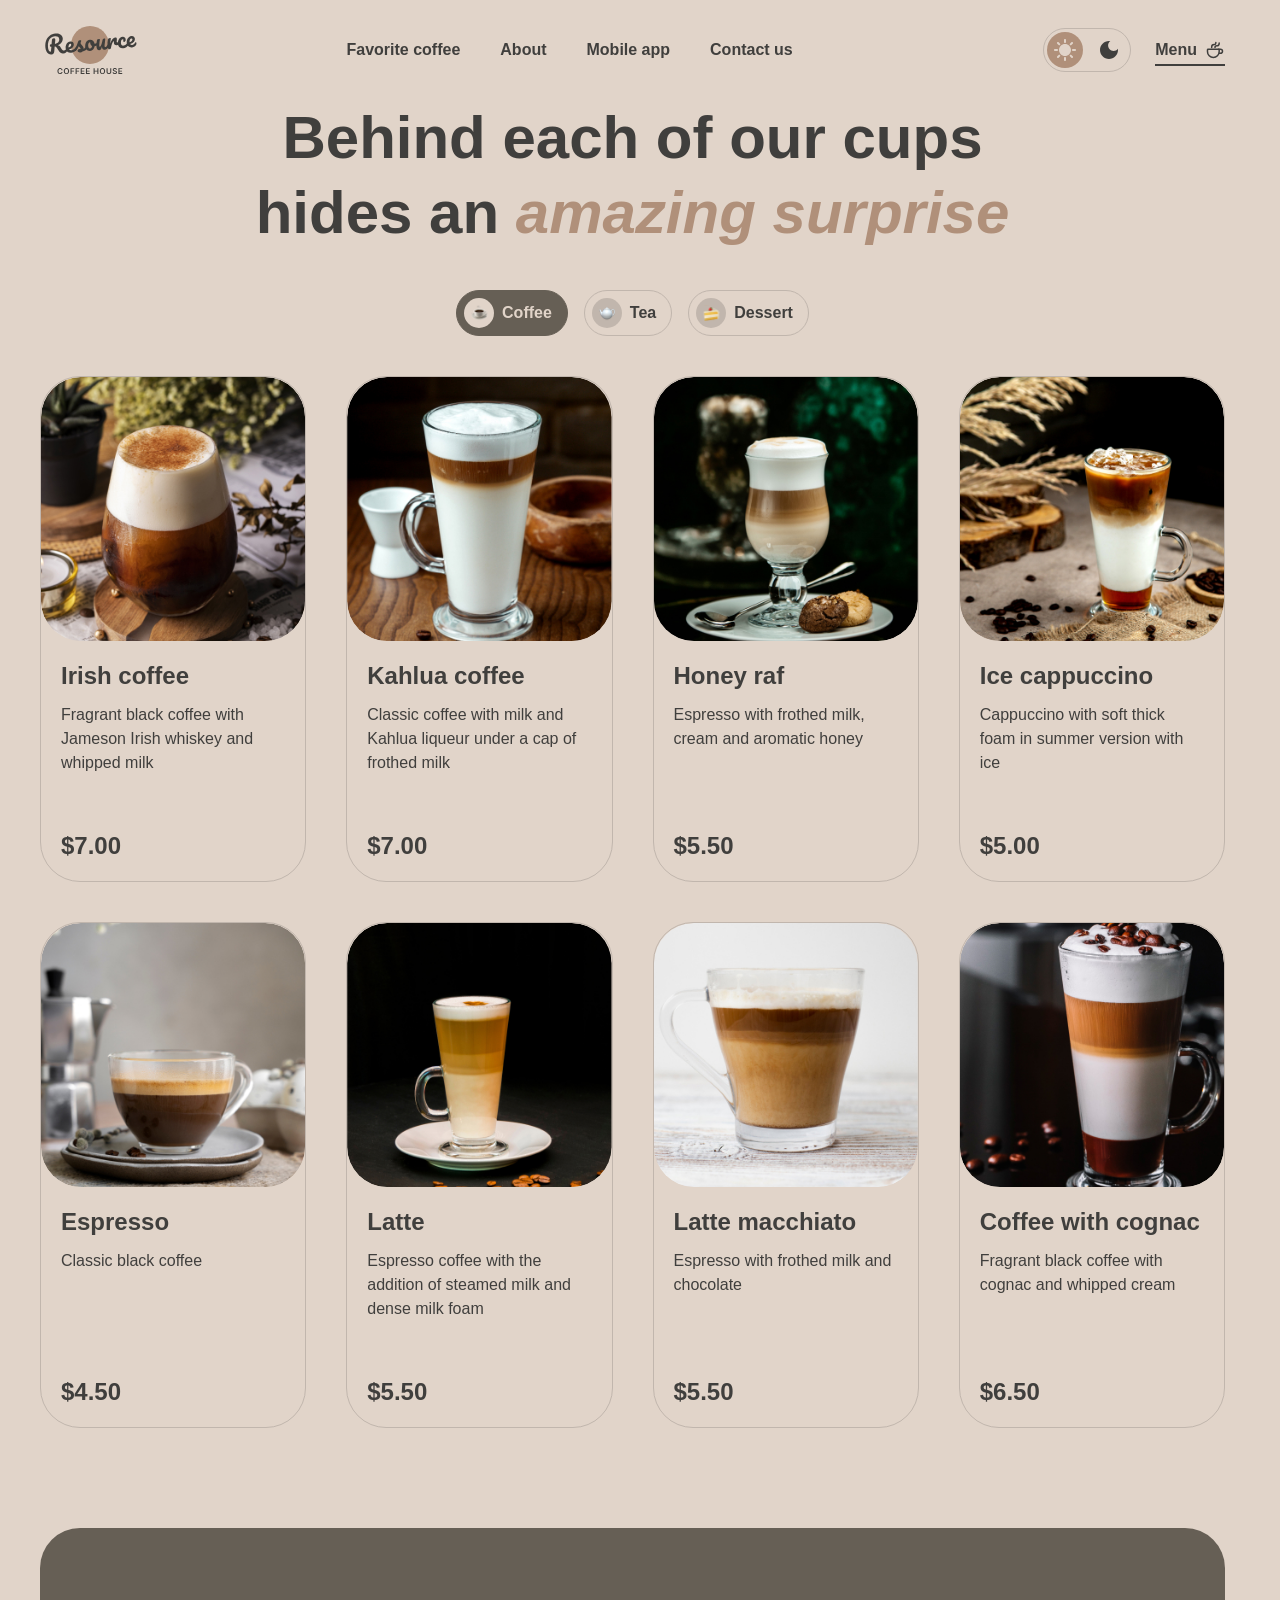
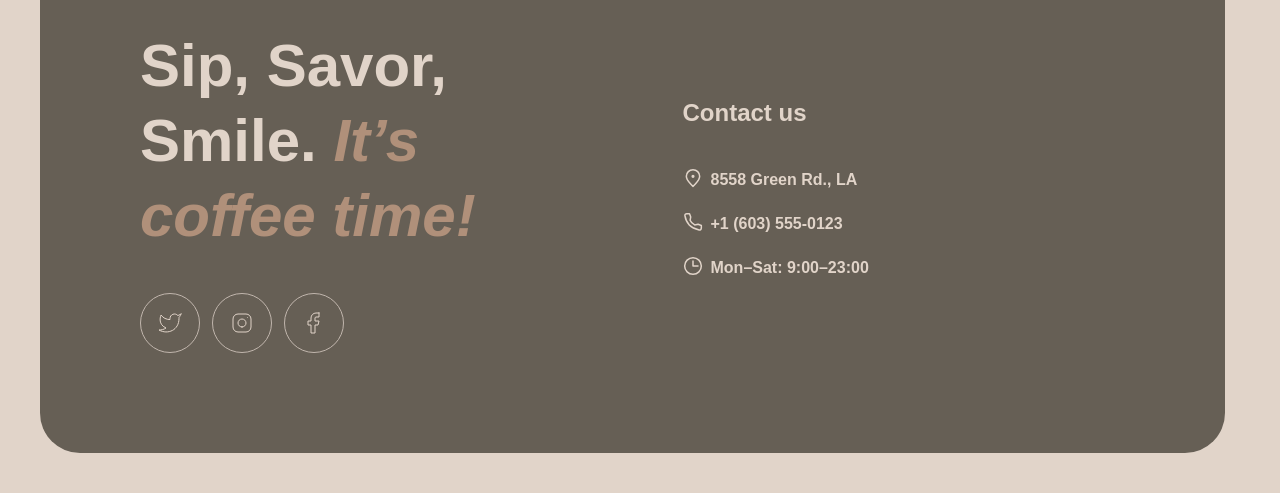
==== menu.html @ 3795676e "feat: add responsive coffee house pages and color themes" ====
<!DOCTYPE html>
<html lang="en">
<head>
    <meta charset="UTF-8">
    <meta name="viewport" content="width=device-width, initial-scale=1.0">
    <meta name="description" content="Explore coffee, tea, and desserts at Resource Coffee House.">
    <title>Menu | Coffee House</title>
    <script src="js/theme.js"></script>
    <link rel="stylesheet" href="css/style.css">
    <link rel="icon" href="assets/icons/coffee-cup.svg" type="image/svg+xml">
    <script src="js/header.js" defer></script>
</head>
<body>
    <header class="header">
        <a href="index.html" class="logo">
            <img src="assets/icons/logo.svg" alt="Resource Coffee House">
            <img src="assets/icons/logo-dark.svg" alt="Resource Coffee House">
        </a>

        <nav class="header-nav" id="header-nav" aria-label="Main navigation">
            <ul class="nav-list">
                <li>
                    <a href="index.html#favorite-coffee">Favorite coffee</a>
                </li>
                <li>
                    <a href="index.html#about">About</a>
                </li>
                <li>
                    <a href="index.html#mobile-app">Mobile app</a>
                </li>
                <li>
                    <a href="#contacts">Contact us</a>
                </li>
            </ul>

            <a href="menu.html" class="menu-page" aria-current="page">Menu</a>
        </nav>

        <div class="header-actions">
            <button class="theme-toggle" type="button" aria-label="Dark theme" aria-pressed="false">
                <span class="theme-light" aria-hidden="true"></span>
                <span class="theme-dark" aria-hidden="true"></span>
            </button>

            <button class="menu-toggle" type="button" aria-label="Open menu" aria-expanded="false" aria-controls="header-nav"></button>
        </div>
    </header>

    <main>
        <section class="catalog" aria-labelledby="catalog-title">
            <h1 id="catalog-title">Behind each of our cups hides an <span>amazing surprise</span></h1>

            <div class="categories" role="group" aria-label="Product categories">
                <button type="button" data-category="coffee" aria-pressed="true"><span><img src="assets/icons/category-coffee.svg" alt=""></span>Coffee</button>
                <button type="button" data-category="tea" aria-pressed="false"><span><img src="assets/icons/category-tea.svg" alt=""></span>Tea</button>
                <button type="button" data-category="dessert" aria-pressed="false"><span><img src="assets/icons/category-dessert.svg" alt=""></span>Dessert</button>
            </div>

            <div class="product-grid">
                <button class="product-card" type="button" aria-label="View Irish coffee">
                    <span class="product-image">
                        <img src="assets/images/coffee-1.jpg" alt="Irish coffee" loading="lazy">
                    </span>
                    <span class="product-description">
                        <span class="product-name">Irish coffee</span>
                        <span>Fragrant black coffee with Jameson Irish whiskey and whipped milk</span>
                        <span class="price">$7.00</span>
                    </span>
                </button>

                <button class="product-card" type="button" aria-label="View Kahlua coffee">
                    <span class="product-image">
                        <img src="assets/images/coffee-2.jpg" alt="Kahlua coffee" loading="lazy">
                    </span>
                    <span class="product-description">
                        <span class="product-name">Kahlua coffee</span>
                        <span>Classic coffee with milk and Kahlua liqueur under a cap of frothed milk</span>
                        <span class="price">$7.00</span>
                    </span>
                </button>

                <button class="product-card" type="button" aria-label="View Honey raf">
                    <span class="product-image">
                        <img src="assets/images/coffee-3.jpg" alt="Honey raf" loading="lazy">
                    </span>
                    <span class="product-description">
                        <span class="product-name">Honey raf</span>
                        <span>Espresso with frothed milk, cream and aromatic honey</span>
                        <span class="price">$5.50</span>
                    </span>
                </button>

                <button class="product-card" type="button" aria-label="View Ice cappuccino">
                    <span class="product-image">
                        <img src="assets/images/coffee-4.jpg" alt="Ice cappuccino" loading="lazy">
                    </span>
                    <span class="product-description">
                        <span class="product-name">Ice cappuccino</span>
                        <span>Cappuccino with soft thick foam in summer version with ice</span>
                        <span class="price">$5.00</span>
                    </span>
                </button>

                <button class="product-card" type="button" aria-label="View Espresso">
                    <span class="product-image">
                        <img src="assets/images/coffee-5.jpg" alt="Espresso" loading="lazy">
                    </span>
                    <span class="product-description">
                        <span class="product-name">Espresso</span>
                        <span>Classic black coffee</span>
                        <span class="price">$4.50</span>
                    </span>
                </button>

                <button class="product-card" type="button" aria-label="View Latte">
                    <span class="product-image">
                        <img src="assets/images/coffee-6.jpg" alt="Latte" loading="lazy">
                    </span>
                    <span class="product-description">
                        <span class="product-name">Latte</span>
                        <span>Espresso coffee with the addition of steamed milk and dense milk foam</span>
                        <span class="price">$5.50</span>
                    </span>
                </button>

                <button class="product-card" type="button" aria-label="View Latte macchiato">
                    <span class="product-image">
                        <img src="assets/images/coffee-7.jpg" alt="Latte macchiato" loading="lazy">
                    </span>
                    <span class="product-description">
                        <span class="product-name">Latte macchiato</span>
                        <span>Espresso with frothed milk and chocolate</span>
                        <span class="price">$5.50</span>
                    </span>
                </button>

                <button class="product-card" type="button" aria-label="View Coffee with cognac">
                    <span class="product-image">
                        <img src="assets/images/coffee-8.jpg" alt="Coffee with cognac" loading="lazy">
                    </span>
                    <span class="product-description">
                        <span class="product-name">Coffee with cognac</span>
                        <span>Fragrant black coffee with cognac and whipped cream</span>
                        <span class="price">$6.50</span>
                    </span>
                </button>
            </div>

            <button class="show-more" type="button" aria-label="Show more products"></button>
        </section>
    </main>

    <footer class="footer" id="contacts">
        <div class="footer-offer">
            <h2>Sip, Savor, Smile. <span>It’s coffee time!</span></h2>

            <div class="social-links">
                <a href="https://x.com/" target="_blank" rel="noopener noreferrer" aria-label="Twitter">
                </a>

                <a href="https://www.instagram.com/" target="_blank" rel="noopener noreferrer" aria-label="Instagram">
                </a>

                <a href="https://www.facebook.com/" target="_blank" rel="noopener noreferrer" aria-label="Facebook">
                </a>
            </div>
        </div>

        <div class="footer-contacts">
            <h2>Contact us</h2>

            <ul class="contact-list">
                <li>
                    <a href="https://www.google.com/maps?q=8558+Green+Rd,+Los+Angeles" target="_blank" rel="noopener noreferrer">
                        <img src="assets/icons/pin-alt.svg" alt="">
                        <span>8558 Green Rd., LA</span>
                    </a>
                </li>

                <li>
                    <a href="tel:+16035550123">
                        <img src="assets/icons/phone.svg" alt="">
                        <span>+1 (603) 555-0123</span>
                    </a>
                </li>

                <li>
                    <img src="assets/icons/clock.svg" alt="">
                    <span>Mon–Sat: 9:00–23:00</span>
                </li>
            </ul>
        </div>
    </footer>
</body>
</html>
---- css/style.css ----
@font-face {
    font-family: "Inter";
    src: url('../assets/fonts/Inter-Regular.woff2') format('woff2');
    font-weight: 400;
    font-style: normal;
    font-display: swap;
}

@font-face {
    font-family: "Inter";
    src: url('../assets/fonts/Inter-SemiBold.woff2') format('woff2');
    font-weight: 600;
    font-style: normal;
    font-display: swap;
}

@font-face {
    font-family: "Inter";
    src: url('../assets/fonts/Inter-SemiBoldItalic.woff2') format('woff2');
    font-weight: 600;
    font-style: italic;
    font-display: swap;
}

:root {
    color-scheme: light;

    --page-bg: #E1D4C9;
    --surface-bg: #665F55;
    --text-color: #403F3D;
    --text-light: #E1D4C9;
    --accent-color: #B0907A;
    --border-color: #C1B6AD;
    --border-strong: #665F55;
    --overlay-color: rgb(64 63 61 / 80%);
    --control-bg: #665F55;
    --control-text: #E1D4C9;
    --badge-bg: #C1B6AD;
    --badge-text: #403F3D;

    --page-padding: 40px;
    --content-width: 1360px;
    --section-gap: 100px;
}

html[data-theme="dark"] {
    color-scheme: dark;

    --page-bg: #292826;
    --surface-bg: #403F3D;
    --text-color: #E1D4C9;
    --border-color: #665F55;
    --border-strong: #C1B6AD;
    --control-bg: #C1B6AD;
    --control-text: #403F3D;
    --badge-bg: #665F55;
    --badge-text: #E1D4C9;
}

*,
*::before,
*::after {
    box-sizing: border-box;
}

html {
    scroll-behavior: smooth;
    scrollbar-gutter: stable;
}

body {
    margin: 0;
    padding: 20px var(--page-padding) 40px;

    font-family: "Inter", sans-serif;
    font-optical-sizing: none;
    font-size: 16px;
    line-height: 1.5;
    color: var(--text-color);

    background-color: var(--page-bg);
}

.header,
main,
.footer {
    width: 100%;
    max-width: var(--content-width);
    margin-inline: auto;
}

.header {
    display: flex;
    align-items: center;
    min-height: 60px;
    margin-bottom: 20px;
}

main {
    display: flex;
    flex-direction: column;
    gap: var(--section-gap);
}

.footer {
    margin-top: var(--section-gap);
}

h1,
h2,
h3,
p,
ul,
figure {
    margin: 0;
}

h1,
h2,
h3 {
    font-weight: 600;
}

h1 {
    font-size: 72px;
    line-height: 1.05;
}

h2 {
    font-size: 60px;
    line-height: 1.25;
}

h3 {
    font-size: 24px;
    line-height: 1.25;
}

h1 span,
h2 span {
    color: var(--accent-color);
    font-style: italic;
}

ul {
    padding: 0;
    list-style: none;
}

a {
    color: inherit;
    text-decoration: none;
}

button,
input {
    font: inherit;
}

button {
    padding: 0;
    color: inherit;
    background: none;
    border: 0;
    cursor: pointer;
}

img,
video {
    display: block;
    max-width: 100%;
    height: auto;
}

a:focus-visible,
button:focus-visible,
input:focus-visible {
    outline: 2px solid var(--accent-color);
    outline-offset: 4px;
}

[hidden] {
    display: none !important;
}

[id] {
    scroll-margin-top: 20px;
}

.logo {
    flex-shrink: 0;
}

.logo img + img,
html[data-theme="dark"] .logo img:first-child {
    display: none;
}

html[data-theme="dark"] .logo img + img {
    display: block;
}

.header-nav {
    display: contents;
}

.nav-list {
    display: flex;
    flex: 1;
    align-items: center;
    justify-content: center;
    gap: 40px;
    margin-right: 44px;
}

.nav-list a,
.menu-page {
    position: relative;
    display: inline-flex;
    align-items: center;
    font-weight: 600;
    white-space: nowrap;
}

.nav-list a::before,
.menu-page::before {
    position: absolute;
    right: 0;
    bottom: -4px;
    left: 0;
    height: 2px;
    background-color: currentColor;
    content: "";
    transform: scaleX(0);
    transition: transform 0.3s;
}

.menu-page {
    order: 2;
    gap: 8px;
    margin-left: 24px;
}

.menu-page::after {
    width: 20px;
    height: 20px;
    background-color: currentColor;
    mask: url('../assets/icons/coffee-cup.svg') center / contain no-repeat;
    content: "";
}

.header-actions {
    display: flex;
    flex-shrink: 0;
    align-items: center;
    gap: 24px;
}

.theme-toggle {
    display: flex;
    flex-shrink: 0;
    align-items: center;
    justify-content: center;
    gap: 8px;
    width: 88px;
    height: 44px;
    border: 1px solid var(--border-color);
    border-radius: 100px;
    transition: border-color 0.3s;
}

.theme-toggle span {
    display: grid;
    flex-shrink: 0;
    place-items: center;
    width: 36px;
    height: 36px;
    border-radius: 100px;
    transition: background-color 0.3s, color 0.3s;
}

.theme-toggle span::after {
    background-color: currentColor;
    content: "";
}

.theme-light {
    color: var(--text-light);
    background-color: var(--accent-color);
}

.theme-light::after {
    width: 22px;
    height: 22px;
    mask: url('../assets/icons/Sun.svg') center / contain no-repeat;
}

.theme-dark::after {
    width: 18px;
    height: 18px;
    mask: url('../assets/icons/Moon.svg') center / contain no-repeat;
}

html[data-theme="dark"] .theme-light {
    color: var(--text-color);
    background-color: transparent;
}

html[data-theme="dark"] .theme-dark {
    color: var(--text-light);
    background-color: var(--accent-color);
}

.menu-toggle {
    display: none;
}

.menu-page[aria-current="page"]::before {
    transform: scaleX(1);
}

.hero {
    position: relative;
    isolation: isolate;
    overflow: hidden;
    clip-path: inset(0 round 40px);
    padding: 100px;
    color: var(--text-light);
    background: #403F3D;
    border-radius: 40px;
}

.hero video {
    position: absolute;
    inset: 0;
    width: 100%;
    height: 100%;
    object-fit: cover;
}

.hero::before {
    position: absolute;
    z-index: 1;
    inset: 0;
    background: rgb(0 0 0 / 25%);
    content: "";
}

.hero-content {
    position: relative;
    z-index: 2;
    display: flex;
    flex-direction: column;
    align-items: flex-start;
    gap: 40px;
    max-width: 530px;
}

.hero-content a {
    display: flex;
    align-items: center;
    justify-content: center;
    width: 200px;
    height: 64px;
    color: #403F3D;
    font-weight: 600;
    background: #E1D4C9;
    border-radius: 100px;
}

.hero-content a::after {
    width: 0;
    height: 20px;
    background: currentColor;
    mask: url('../assets/icons/coffee-cup.svg') center / 20px no-repeat;
    content: "";
    opacity: 0;
    transition: width 0.3s, margin 0.3s, opacity 0.3s;
}

.favorite-coffee {
    display: flex;
    flex-direction: column;
    gap: 40px;
    text-align: center;
}

.slider {
    display: flex;
    align-items: center;
    justify-content: space-between;
    gap: 40px;
}

.slider-window {
    min-width: 0;
    width: 480px;
    overflow: hidden;
    touch-action: pan-y;
}

.slider-track {
    display: flex;
    transition: transform 0.5s ease;
}

.slider-track article {
    display: flex;
    flex: 0 0 100%;
    flex-direction: column;
    align-items: center;
    gap: 16px;
    min-width: 0;
}

.slider-track img {
    width: 100%;
    margin-bottom: 4px;
}

.price {
    font-size: 24px;
    font-weight: 600;
    line-height: 1.25;
}

.slider-prev,
.slider-next,
.show-more,
.social-links a {
    display: grid;
    flex-shrink: 0;
    place-items: center;
    width: 60px;
    height: 60px;
    border: 1px solid var(--border-strong);
    border-radius: 100px;
    transition: color 0.3s, background-color 0.3s;
}

.slider-prev::after,
.slider-next::after,
.social-links a::after {
    width: 24px;
    height: 24px;
    background: currentColor;
    content: "";
}

.slider-prev::after {
    mask: url('../assets/icons/arrow-left.svg') center / contain no-repeat;
}

.slider-next::after {
    mask: url('../assets/icons/arrow-right.svg') center / contain no-repeat;
}

.slider-indicators {
    display: flex;
    justify-content: center;
    gap: 12px;
}

.slider-indicators span {
    width: 40px;
    height: 4px;
    background: var(--border-color);
    border-radius: 100px;
    transition: background-color 0.3s;
}

.slider-indicators .active {
    background: var(--border-strong);
}

.about-gallery {
    display: grid;
    grid-template-columns: repeat(2, minmax(0, 1fr));
    gap: 40px;
    margin-top: 40px;
}

.about-gallery > div {
    display: flex;
    flex-direction: column;
    gap: 40px;
}

.about-gallery figure {
    display: flex;
    align-items: center;
    justify-content: center;
    isolation: isolate;
    height: 590px;
    overflow: hidden;
    border-radius: 20px;
    clip-path: inset(0 round 20px);
}

.about-gallery > div:first-child figure:last-child,
.about-gallery > div:last-child figure:first-child {
    height: 430px;
}

.about-gallery img {
    flex-shrink: 0;
    width: 726px;
    height: 726px;
    max-width: none;
    object-fit: cover;
    transition: transform 0.5s;
}

.mobile-app {
    display: flex;
    align-items: center;
    gap: 100px;
}

.mobile-app-content {
    display: flex;
    flex: 1;
    flex-direction: column;
    gap: 40px;
    min-width: 0;
}

.mobile-app > img {
    width: calc((100% - 100px) / 2);
}

.app-links {
    display: flex;
    flex-wrap: wrap;
    gap: 20px;
}

.app-links a {
    display: flex;
    align-items: center;
    gap: 8px;
    width: 200px;
    padding: 12px 20px;
    border: 1px solid var(--border-strong);
    border-radius: 100px;
    transition: color 0.3s, background-color 0.3s;
}

.app-links a::before {
    flex-shrink: 0;
    width: 36px;
    height: 36px;
    background: currentColor;
    content: "";
}

.app-links a:first-child::before {
    mask: url('../assets/icons/apple-black.svg') center / 27px 32px no-repeat;
}

.app-links a:last-child::before {
    mask: url('../assets/icons/google-play.svg') center / 36px no-repeat;
}

.app-links span {
    display: flex;
    flex-direction: column;
    gap: 2px;
    font-weight: 600;
}

.app-links small {
    font-size: 10px;
    line-height: 1.4;
}

.app-links strong {
    font-weight: 600;
}

.footer {
    display: flex;
    align-items: center;
    gap: 100px;
    padding: 100px;
    color: var(--text-light);
    background: var(--surface-bg);
    border-radius: 40px;
}

.footer-offer,
.footer-contacts {
    display: flex;
    flex: 1;
    flex-direction: column;
    gap: 40px;
    min-width: 0;
}

.social-links {
    display: flex;
    gap: 12px;
}

.social-links a {
    border-color: #C1B6AD;
}

.social-links a:nth-child(1)::after {
    mask: url('../assets/icons/twitter.svg') center / contain no-repeat;
}

.social-links a:nth-child(2)::after {
    mask: url('../assets/icons/instagram.svg') center / contain no-repeat;
}

.social-links a:nth-child(3)::after {
    mask: url('../assets/icons/facebook.svg') center / contain no-repeat;
}

.footer-contacts h2 {
    font-size: 24px;
}

.contact-list {
    display: flex;
    flex-direction: column;
    align-items: flex-start;
    gap: 16px;
    font-weight: 600;
}

.contact-list li,
.contact-list a {
    display: flex;
    align-items: flex-start;
    gap: 8px;
    min-height: 28px;
}

.contact-list a {
    position: relative;
}

.contact-list a::after {
    position: absolute;
    right: 0;
    bottom: 0;
    left: 0;
    height: 2px;
    background: currentColor;
    content: "";
    transform: scaleX(0);
    transition: transform 0.3s;
}

.catalog {
    display: flex;
    flex-direction: column;
    align-items: center;
    gap: 40px;
}

.catalog h1 {
    max-width: 800px;
    font-size: 60px;
    line-height: 1.25;
    text-align: center;
}

.categories {
    display: flex;
    justify-content: center;
    gap: 16px;
}

.categories button {
    display: flex;
    align-items: center;
    gap: 8px;
    padding: 7px 15px 7px 7px;
    font-weight: 600;
    border: 1px solid var(--border-color);
    border-radius: 100px;
    transition: color 0.3s, background-color 0.3s;
}

.categories span {
    display: grid;
    place-items: center;
    width: 30px;
    height: 30px;
    background: var(--badge-bg);
    border-radius: 100px;
}

.categories [aria-pressed="true"] {
    color: var(--control-text);
    background: var(--control-bg);
    border-color: var(--control-bg);
}

.categories [aria-pressed="true"] span {
    background: var(--page-bg);
}

.product-grid {
    display: grid;
    grid-template-columns: repeat(4, minmax(0, 310px));
    justify-content: center;
    gap: 40px;
    width: 100%;
}

.product-card {
    display: flex;
    flex-direction: column;
    min-width: 0;
    min-height: 506px;
    overflow: hidden;
    text-align: left;
    border: 1px solid var(--border-color);
    border-radius: 40px;
}

.product-image {
    display: flex;
    align-items: center;
    justify-content: center;
    isolation: isolate;
    width: 100%;
    aspect-ratio: 1;
    overflow: hidden;
    border-radius: 40px;
    clip-path: inset(0 round 40px);
}

.product-image img {
    width: 100%;
    height: 100%;
    object-fit: cover;
    transform: scale(1.1);
    transition: transform 0.5s;
}

.product-description {
    display: flex;
    flex: 1;
    flex-direction: column;
    gap: 12px;
    padding: 20px;
}

.product-description .price {
    margin-top: auto;
}

.product-name {
    font-size: 24px;
    font-weight: 600;
    line-height: 1.25;
}

.show-more {
    display: none;
}

.show-more::after {
    width: 24px;
    height: 24px;
    background: currentColor;
    mask: url('../assets/icons/refresh.svg') center / contain no-repeat;
    content: "";
}

@media (hover: hover) {
    .nav-list a:hover::before,
    .menu-page:hover::before {
        transform: scaleX(1);
    }

    .theme-toggle:hover {
        border-color: var(--border-strong);
    }

    .hero-content a:hover::after {
        width: 20px;
        margin-left: 8px;
        opacity: 1;
    }

    .slider-prev:hover,
    .slider-next:hover,
    .app-links a:hover,
    .categories button:hover,
    .show-more:hover {
        color: var(--control-text);
        background-color: var(--control-bg);
    }

    .social-links a:hover {
        color: #403F3D;
        background: #E1D4C9;
    }

    .contact-list a:hover::after {
        transform: scaleX(1);
    }

    .about-gallery figure:hover img {
        transform: scale(0.95);
    }

    .product-card:hover img {
        transform: scale(1);
    }
}

@media (max-width: 1100px) {
    .hero {
        padding-inline: 60px;
    }

    .mobile-app,
    .footer {
        flex-direction: column;
        align-items: stretch;
    }

    .mobile-app > img {
        width: min(100%, 630px);
        align-self: center;
    }

    .footer {
        padding-inline: 60px;
    }

    .product-grid {
        grid-template-columns: repeat(2, minmax(0, 310px));
    }
}

@media (min-width: 769px) and (max-width: 1024px) {
    .nav-list {
        gap: clamp(8px, calc((100vw - 768px) / 6), 40px);
        margin-right: 12px;
    }
}

@media (max-width: 768px) {
    .hero-content a::after {
        width: 20px;
        margin-left: 8px;
        opacity: 1;
    }

    .about-gallery {
        grid-template-columns: 1fr;
    }

    .about-gallery > div:first-child figure:last-child,
    .about-gallery > div:last-child figure:first-child,
    .product-card:nth-child(n + 5) {
        display: none;
    }

    .show-more {
        display: grid;
    }
    .header {
        position: relative;
        z-index: 10;
        justify-content: space-between;
    }

    .header-nav {
        position: fixed;
        inset: 100px 0 0;
        display: flex;
        flex-direction: column;
        align-items: center;
        justify-content: safe center;
        gap: 100px;
        padding: 60px var(--page-padding);
        overflow-y: auto;
        overscroll-behavior: contain;
        background-color: var(--page-bg);
        visibility: hidden;
        clip-path: inset(0 0 0 100%);
        transition: clip-path 0.4s, visibility 0.4s;
    }

    .nav-list {
        flex: none;
        flex-direction: column;
        gap: 60px;
        margin: 0;
    }

    .nav-list a,
    .menu-page {
        font-size: 32px;
        line-height: 1.25;
    }

    .menu-page {
        flex-shrink: 0;
        gap: 16px;
        margin: 0;
    }

    .menu-page::after {
        width: 40px;
        height: 40px;
        mask-image: url('../assets/icons/coffee-cup-large.svg');
    }

    .theme-toggle {
        width: 104px;
        height: 52px;
    }

    .theme-toggle span {
        width: 44px;
        height: 44px;
    }

    .theme-toggle .theme-light {
        height: 40px;
        padding-inline: 2px;
        background-clip: content-box;
    }

    .menu-toggle {
        position: relative;
        display: grid;
        place-items: center;
        width: 44px;
        height: 44px;
        border: 1px solid var(--border-strong);
        border-radius: 100px;
    }

    .menu-toggle::before,
    .menu-toggle::after {
        position: absolute;
        background-color: var(--text-color);
        content: "";
        transition: opacity 0.3s, transform 0.3s;
    }

    .menu-toggle::before {
        width: 17.5px;
        height: 9.5px;
        mask: url('../assets/icons/menu-open.svg') center / contain no-repeat;
    }

    .menu-toggle::after {
        width: 12.8137px;
        height: 12.8137px;
        mask: url('../assets/icons/menu-close.svg') center / contain no-repeat;
        opacity: 0;
        transform: rotate(-90deg);
    }

    .menu-toggle[aria-expanded="true"]::before {
        opacity: 0;
        transform: rotate(90deg);
    }

    .menu-toggle[aria-expanded="true"]::after {
        opacity: 1;
        transform: rotate(0);
    }

    html.menu-open {
        overflow: hidden;
    }

    .menu-open body {
        padding-top: 100px;
    }

    .menu-open .header {
        position: fixed;
        top: 20px;
        right: var(--page-padding);
        left: var(--page-padding);
        width: auto;
    }

    .menu-open .header::before {
        position: fixed;
        z-index: -1;
        inset: 0 0 auto;
        height: 100px;
        background-color: var(--page-bg);
        content: "";
    }

    .menu-open .header-nav {
        visibility: visible;
        clip-path: inset(0);
    }
}

@media (max-width: 600px) {
    :root {
        --page-padding: 16px;
    }

    .header-actions {
        gap: 12px;
    }

    .header-nav {
        justify-content: flex-start;
    }

    h1 {
        font-size: 42px;
        line-height: 1.15;
    }

    h2 {
        font-size: 32px;
    }

    .hero {
        padding: 60px 16px;
    }

    .slider {
        position: relative;
        display: block;
    }

    .slider-window {
        width: 100%;
    }

    .slider-prev,
    .slider-next {
        position: absolute;
        z-index: 1;
        top: calc((100vw - 32px) / 2 - 22px);
        width: 44px;
        height: 44px;
        border-color: transparent;
    }

    .slider-prev {
        left: 0;
    }

    .slider-next {
        right: 0;
    }

    .mobile-app {
        gap: 40px;
    }

    .footer {
        gap: 40px;
        padding: 60px 16px;
    }

    .catalog h1 {
        font-size: 32px;
    }

    .categories {
        gap: 8px;
    }

    .product-grid {
        grid-template-columns: minmax(0, 310px);
    }
}

@media (prefers-reduced-motion: reduce) {
    html {
        scroll-behavior: auto;
    }

    *,
    *::before,
    *::after {
        transition-duration: 0s !important;
    }
}
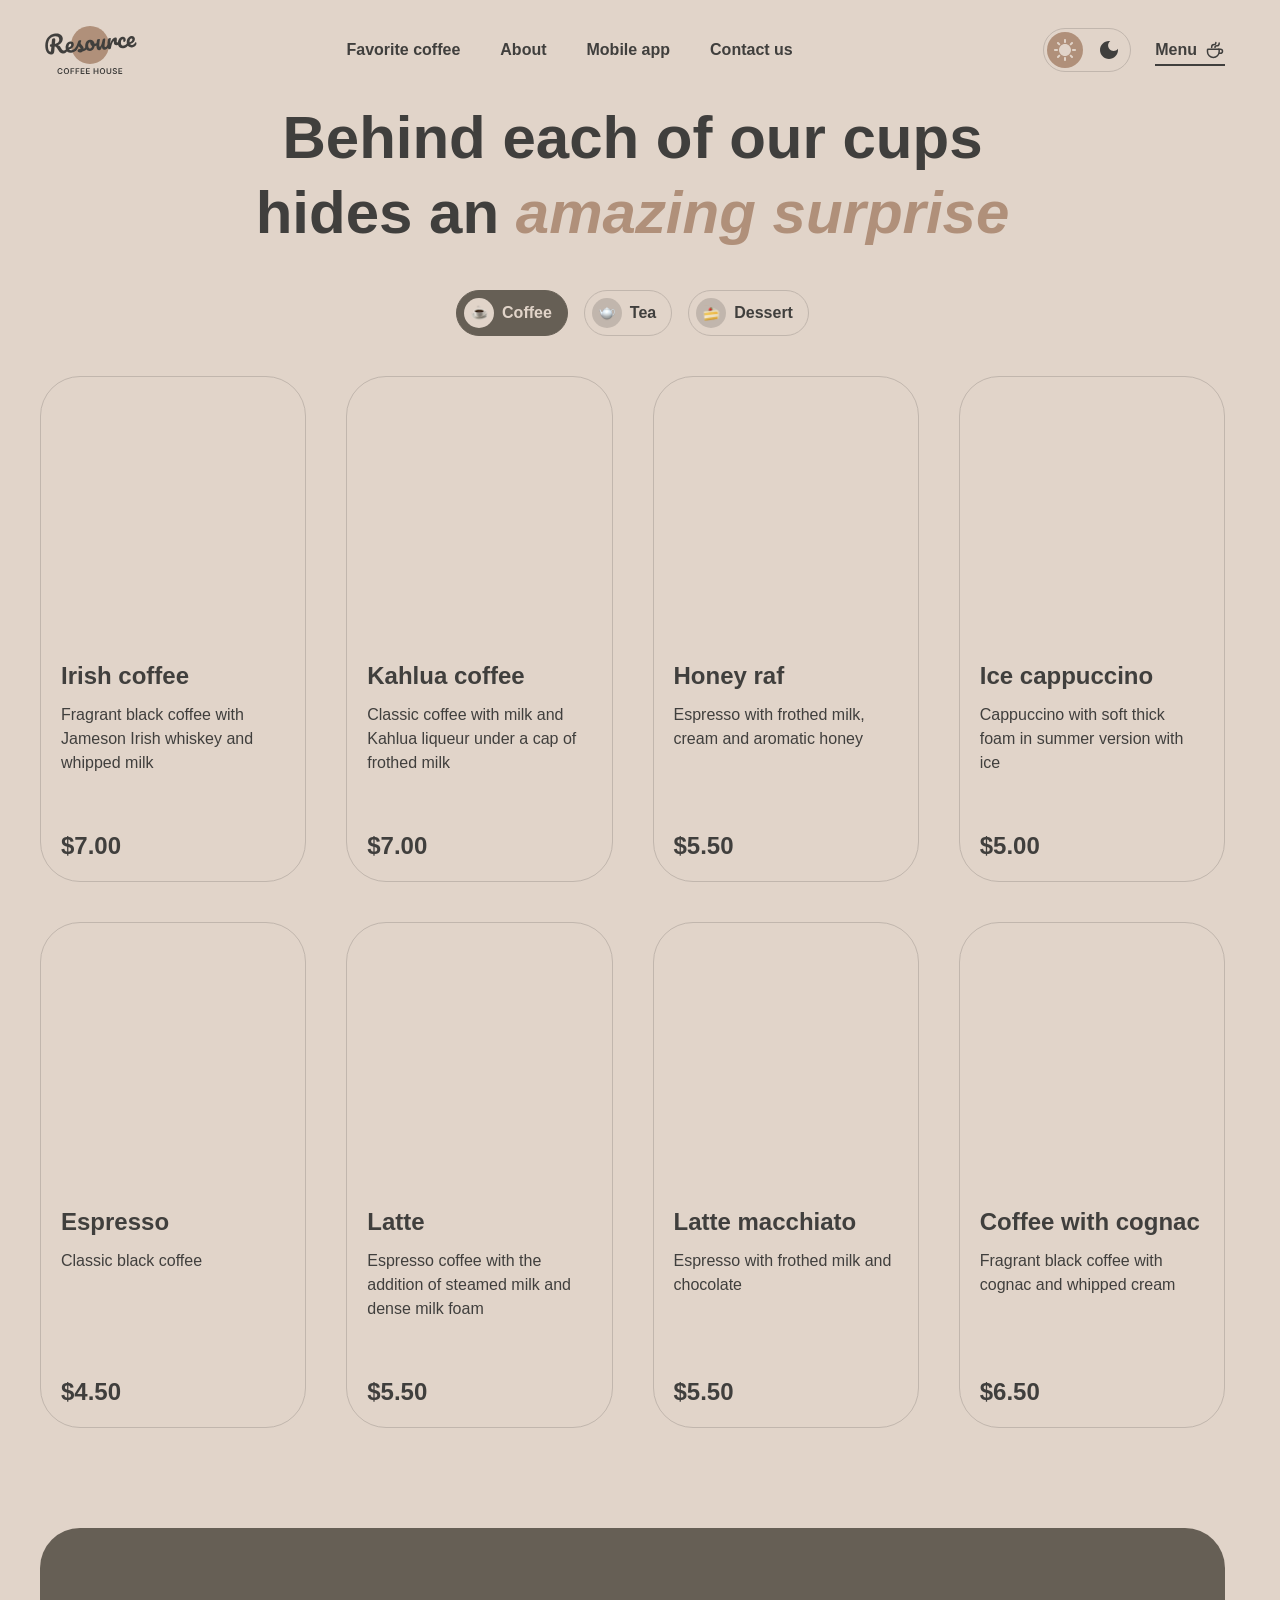
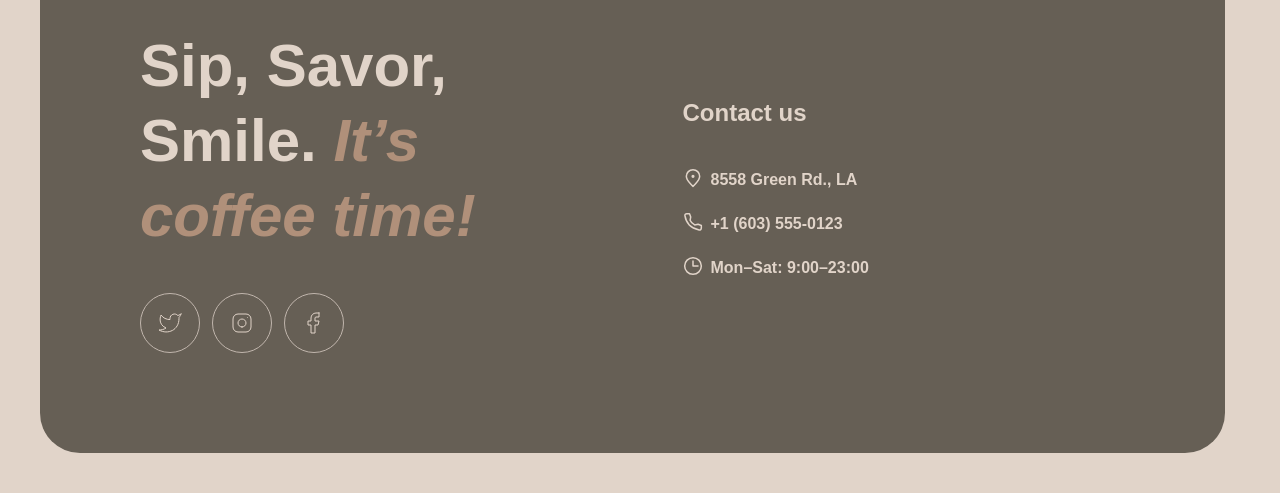
==== commit 14a054ad: "feat: add menu filters product dialogs and coffee slider" ====
--- a/menu.html
+++ b/menu.html
@@ -9,6 +9,7 @@
     <link rel="stylesheet" href="css/style.css">
     <link rel="icon" href="assets/icons/coffee-cup.svg" type="image/svg+xml">
     <script src="js/header.js" defer></script>
+    <script type="module" src="js/menu.js"></script>
 </head>
 <body>
     <header class="header">
@@ -56,99 +57,13 @@
                 <button type="button" data-category="dessert" aria-pressed="false"><span><img src="assets/icons/category-dessert.svg" alt=""></span>Dessert</button>
             </div>
 
-            <div class="product-grid">
-                <button class="product-card" type="button" aria-label="View Irish coffee">
-                    <span class="product-image">
-                        <img src="assets/images/coffee-1.jpg" alt="Irish coffee" loading="lazy">
-                    </span>
-                    <span class="product-description">
-                        <span class="product-name">Irish coffee</span>
-                        <span>Fragrant black coffee with Jameson Irish whiskey and whipped milk</span>
-                        <span class="price">$7.00</span>
-                    </span>
-                </button>
-
-                <button class="product-card" type="button" aria-label="View Kahlua coffee">
-                    <span class="product-image">
-                        <img src="assets/images/coffee-2.jpg" alt="Kahlua coffee" loading="lazy">
-                    </span>
-                    <span class="product-description">
-                        <span class="product-name">Kahlua coffee</span>
-                        <span>Classic coffee with milk and Kahlua liqueur under a cap of frothed milk</span>
-                        <span class="price">$7.00</span>
-                    </span>
-                </button>
-
-                <button class="product-card" type="button" aria-label="View Honey raf">
-                    <span class="product-image">
-                        <img src="assets/images/coffee-3.jpg" alt="Honey raf" loading="lazy">
-                    </span>
-                    <span class="product-description">
-                        <span class="product-name">Honey raf</span>
-                        <span>Espresso with frothed milk, cream and aromatic honey</span>
-                        <span class="price">$5.50</span>
-                    </span>
-                </button>
-
-                <button class="product-card" type="button" aria-label="View Ice cappuccino">
-                    <span class="product-image">
-                        <img src="assets/images/coffee-4.jpg" alt="Ice cappuccino" loading="lazy">
-                    </span>
-                    <span class="product-description">
-                        <span class="product-name">Ice cappuccino</span>
-                        <span>Cappuccino with soft thick foam in summer version with ice</span>
-                        <span class="price">$5.00</span>
-                    </span>
-                </button>
-
-                <button class="product-card" type="button" aria-label="View Espresso">
-                    <span class="product-image">
-                        <img src="assets/images/coffee-5.jpg" alt="Espresso" loading="lazy">
-                    </span>
-                    <span class="product-description">
-                        <span class="product-name">Espresso</span>
-                        <span>Classic black coffee</span>
-                        <span class="price">$4.50</span>
-                    </span>
-                </button>
-
-                <button class="product-card" type="button" aria-label="View Latte">
-                    <span class="product-image">
-                        <img src="assets/images/coffee-6.jpg" alt="Latte" loading="lazy">
-                    </span>
-                    <span class="product-description">
-                        <span class="product-name">Latte</span>
-                        <span>Espresso coffee with the addition of steamed milk and dense milk foam</span>
-                        <span class="price">$5.50</span>
-                    </span>
-                </button>
-
-                <button class="product-card" type="button" aria-label="View Latte macchiato">
-                    <span class="product-image">
-                        <img src="assets/images/coffee-7.jpg" alt="Latte macchiato" loading="lazy">
-                    </span>
-                    <span class="product-description">
-                        <span class="product-name">Latte macchiato</span>
-                        <span>Espresso with frothed milk and chocolate</span>
-                        <span class="price">$5.50</span>
-                    </span>
-                </button>
-
-                <button class="product-card" type="button" aria-label="View Coffee with cognac">
-                    <span class="product-image">
-                        <img src="assets/images/coffee-8.jpg" alt="Coffee with cognac" loading="lazy">
-                    </span>
-                    <span class="product-description">
-                        <span class="product-name">Coffee with cognac</span>
-                        <span>Fragrant black coffee with cognac and whipped cream</span>
-                        <span class="price">$6.50</span>
-                    </span>
-                </button>
-            </div>
+            <div class="product-grid"></div>
 
             <button class="show-more" type="button" aria-label="Show more products"></button>
         </section>
     </main>
+
+    <dialog class="product-dialog" aria-label="Product details"></dialog>
 
     <footer class="footer" id="contacts">
         <div class="footer-offer">
--- a/css/style.css
+++ b/css/style.css
@@ -773,6 +773,169 @@
     content: "";
 }
 
+html.modal-open {
+    overflow: hidden;
+}
+
+.product-dialog {
+    width: min(800px, calc(100% - 80px));
+    max-width: none;
+    max-height: calc(100dvh - 32px);
+    padding: 16px;
+    color: var(--text-color);
+    background: var(--page-bg);
+    border: 0;
+    border-radius: 40px;
+}
+
+.product-dialog::backdrop {
+    background: var(--overlay-color);
+}
+
+.modal-content {
+    display: flex;
+    align-items: flex-start;
+    gap: 20px;
+}
+
+.modal-image {
+    flex: 0 0 310px;
+    overflow: hidden;
+    border-radius: 40px;
+    clip-path: inset(0 round 40px);
+}
+
+.modal-image img {
+    width: 310px;
+    height: 310px;
+    object-fit: cover;
+    transform: scale(1.1);
+}
+
+.modal-details {
+    display: flex;
+    flex: 1;
+    flex-direction: column;
+    gap: 20px;
+    min-width: 0;
+}
+
+.modal-heading {
+    display: flex;
+    flex-direction: column;
+    gap: 12px;
+}
+
+.modal-heading h2 {
+    font-size: 24px;
+}
+
+.product-dialog fieldset {
+    min-width: 0;
+    margin: 0;
+    padding: 0;
+    border: 0;
+}
+
+.product-dialog legend {
+    margin-bottom: 8px;
+    padding: 0;
+}
+
+.product-options {
+    display: flex;
+    flex-wrap: wrap;
+    gap: 8px;
+}
+
+.product-options label {
+    position: relative;
+    cursor: pointer;
+}
+
+.product-options input {
+    position: absolute;
+    width: 1px;
+    height: 1px;
+    opacity: 0;
+}
+
+.option {
+    display: flex;
+    align-items: center;
+    gap: 8px;
+    padding: 7px 15px 7px 7px;
+    font-weight: 600;
+    border: 1px solid var(--border-color);
+    border-radius: 100px;
+    transition: color 0.3s, background-color 0.3s;
+}
+
+.option b {
+    display: grid;
+    place-items: center;
+    width: 30px;
+    height: 30px;
+    color: var(--badge-text);
+    font-weight: 600;
+    background: var(--badge-bg);
+    border-radius: 100px;
+}
+
+.product-options input:checked + .option {
+    color: var(--control-text);
+    background: var(--control-bg);
+    border-color: var(--control-bg);
+}
+
+.product-options input:checked + .option b {
+    color: var(--text-color);
+    background: var(--page-bg);
+}
+
+.product-options input:focus-visible + .option {
+    outline: 2px solid var(--accent-color);
+    outline-offset: 2px;
+}
+
+.modal-total {
+    display: flex;
+    justify-content: space-between;
+    gap: 20px;
+    font-size: 24px;
+    font-weight: 600;
+    line-height: 1.25;
+}
+
+.modal-note {
+    display: flex;
+    align-items: flex-start;
+    gap: 8px;
+    padding: 12px 0;
+    font-size: 10px;
+    font-weight: 600;
+    line-height: 1.4;
+    border-top: 1px solid var(--border-color);
+}
+
+.modal-note::before {
+    flex-shrink: 0;
+    width: 16px;
+    height: 16px;
+    background: currentColor;
+    mask: url('../assets/icons/info.svg') center / contain no-repeat;
+    content: "";
+}
+
+.modal-close {
+    min-height: 44px;
+    padding: 9px 16px;
+    font-weight: 600;
+    border: 1px solid var(--border-strong);
+    border-radius: 100px;
+    transition: color 0.3s, background-color 0.3s;
+}
+
 @media (hover: hover) {
     .nav-list a:hover::before,
     .menu-page:hover::before {
@@ -793,7 +956,9 @@
     .slider-next:hover,
     .app-links a:hover,
     .categories button:hover,
-    .show-more:hover {
+    .show-more:hover,
+    .modal-close:hover,
+    .product-options label:hover .option {
         color: var(--control-text);
         background-color: var(--control-bg);
     }
@@ -860,8 +1025,7 @@
     }
 
     .about-gallery > div:first-child figure:last-child,
-    .about-gallery > div:last-child figure:first-child,
-    .product-card:nth-child(n + 5) {
+    .about-gallery > div:last-child figure:first-child {
         display: none;
     }
 
@@ -1078,6 +1242,14 @@
     .product-grid {
         grid-template-columns: minmax(0, 310px);
     }
+
+    .product-dialog {
+        width: 90%;
+    }
+
+    .modal-image {
+        display: none;
+    }
 }
 
 @media (prefers-reduced-motion: reduce) {
